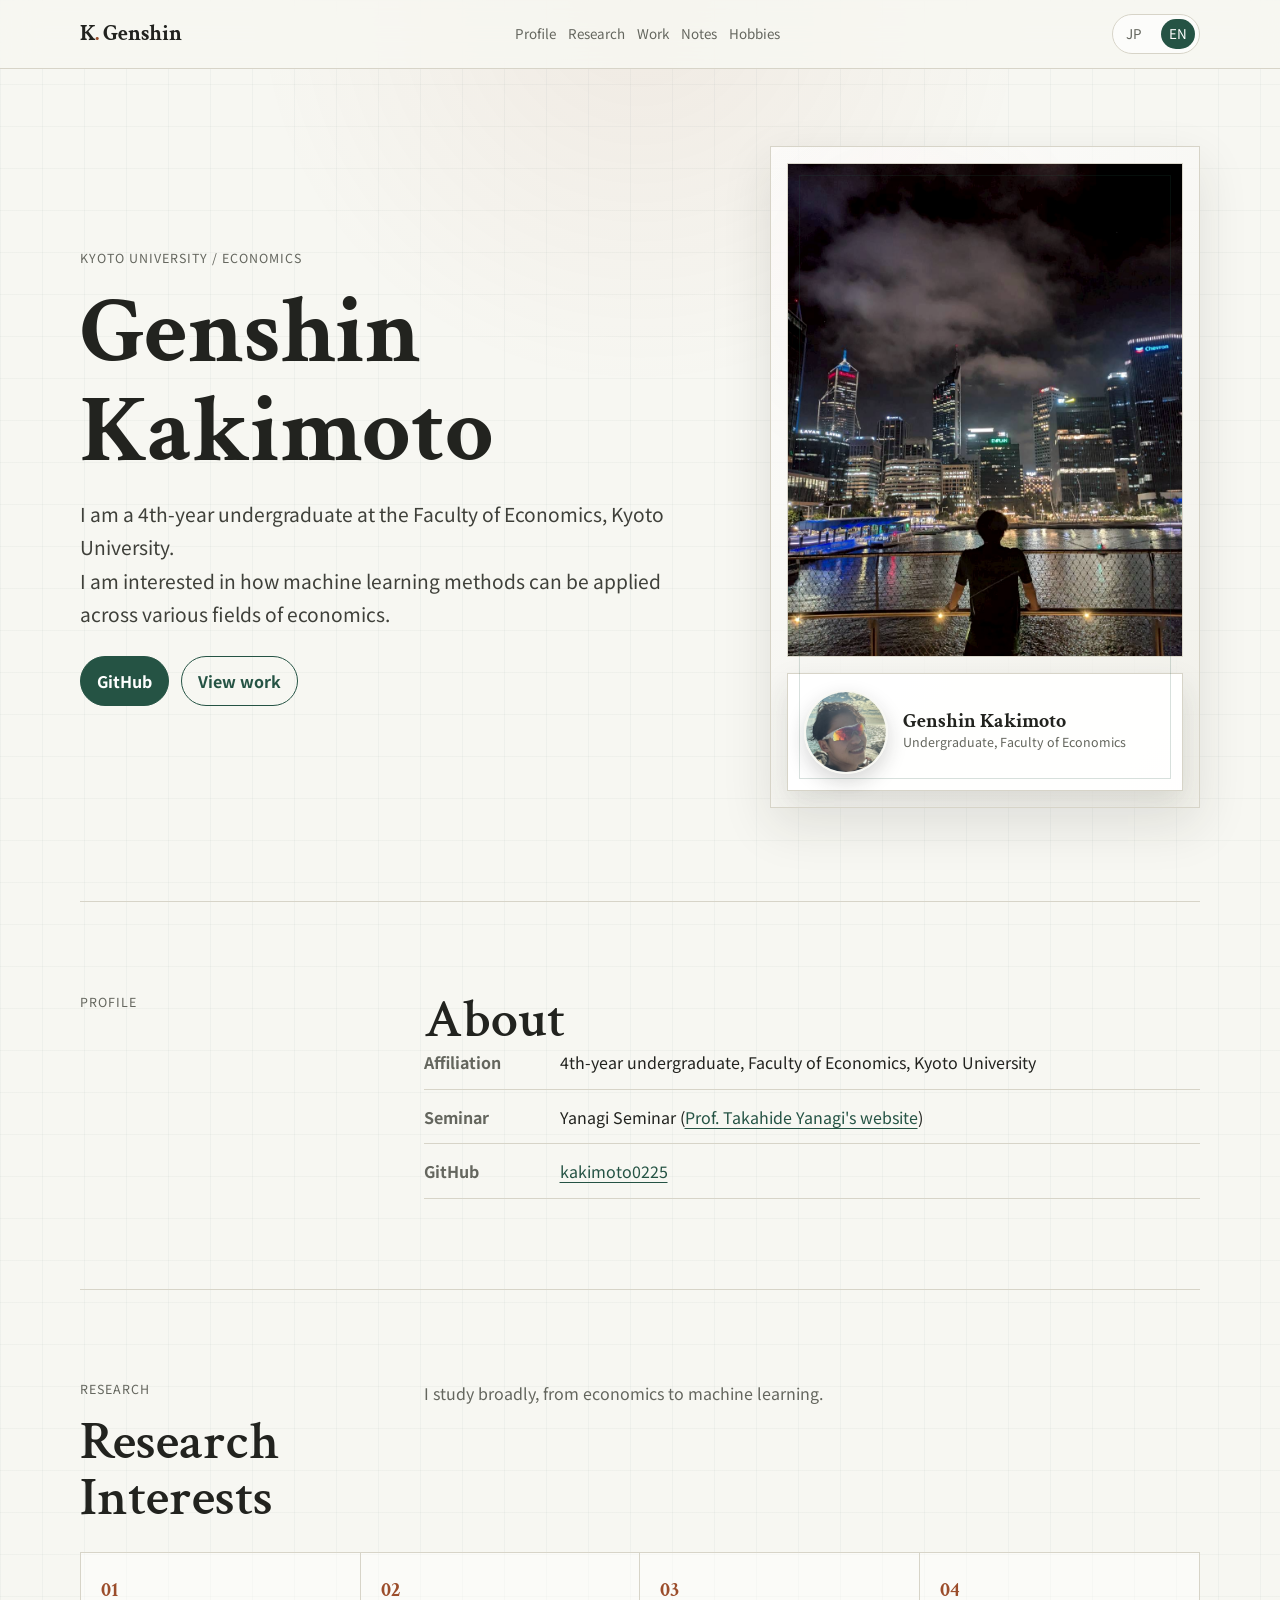
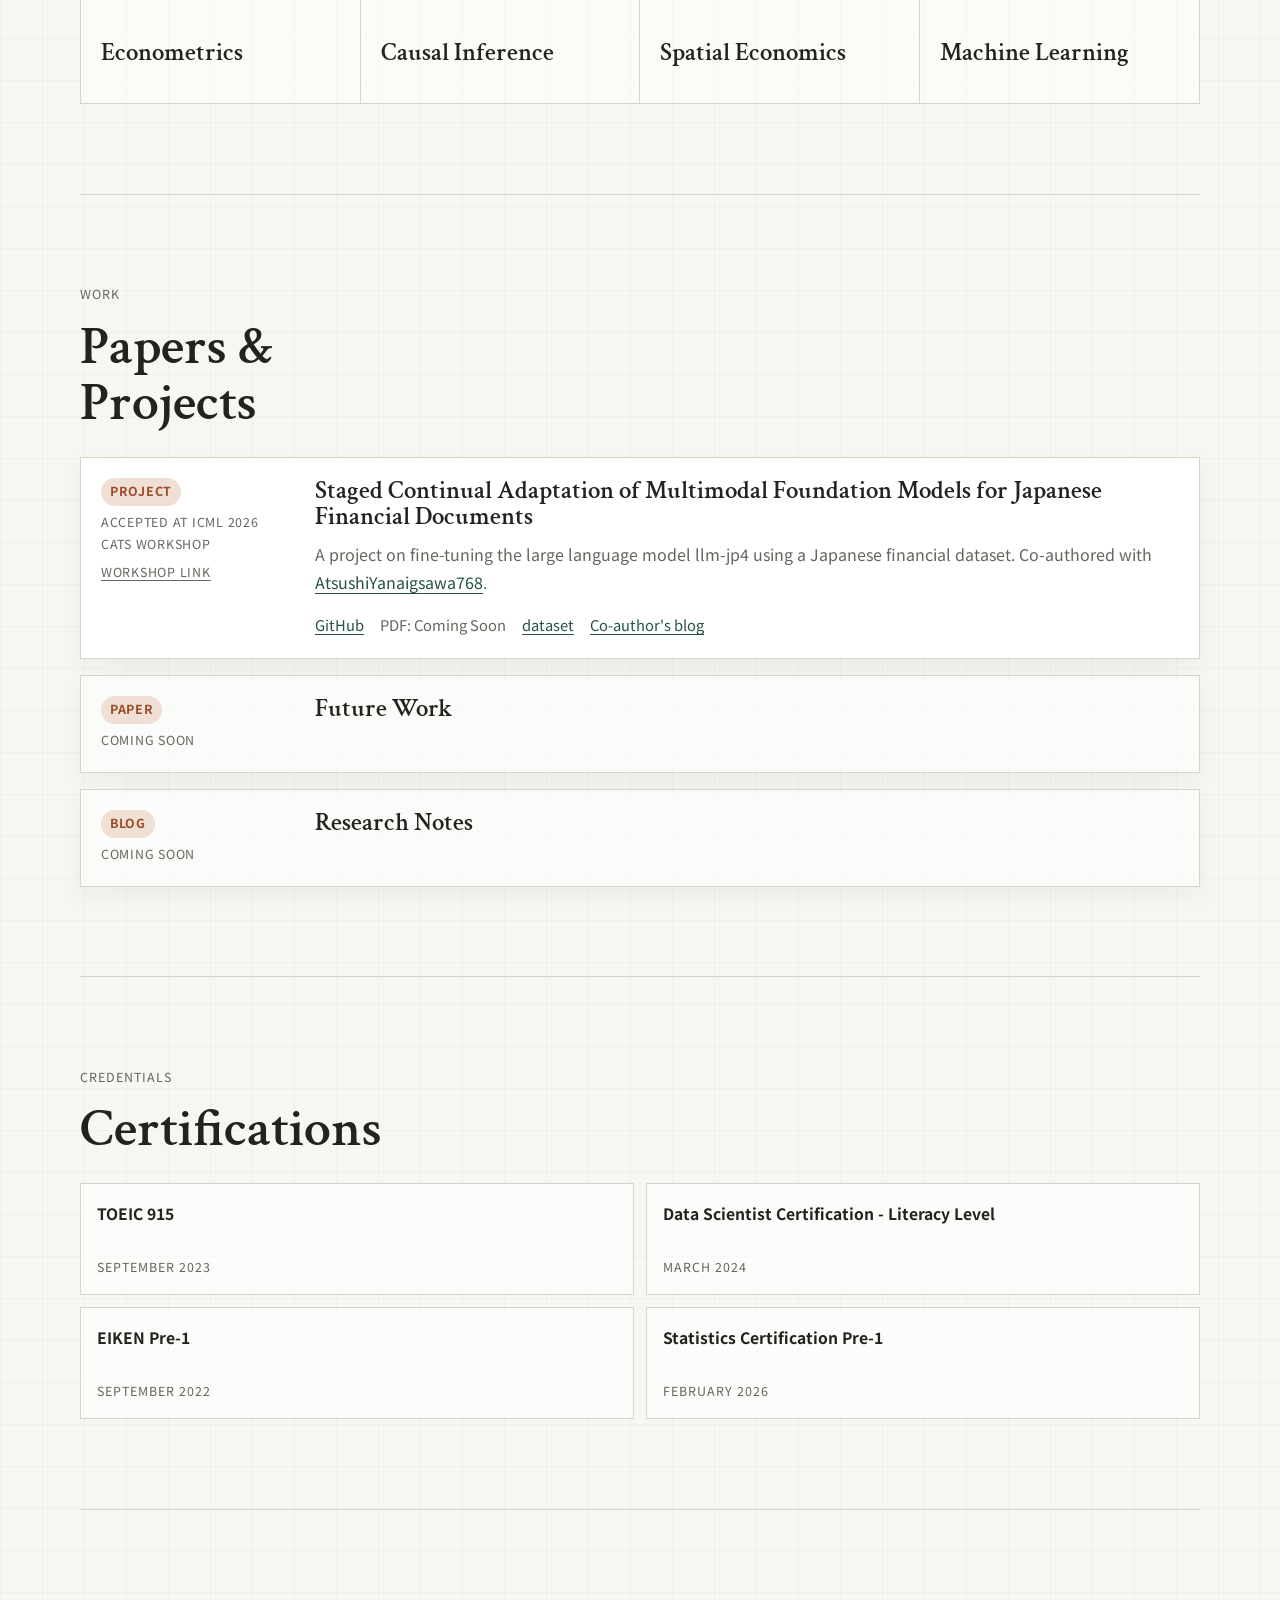
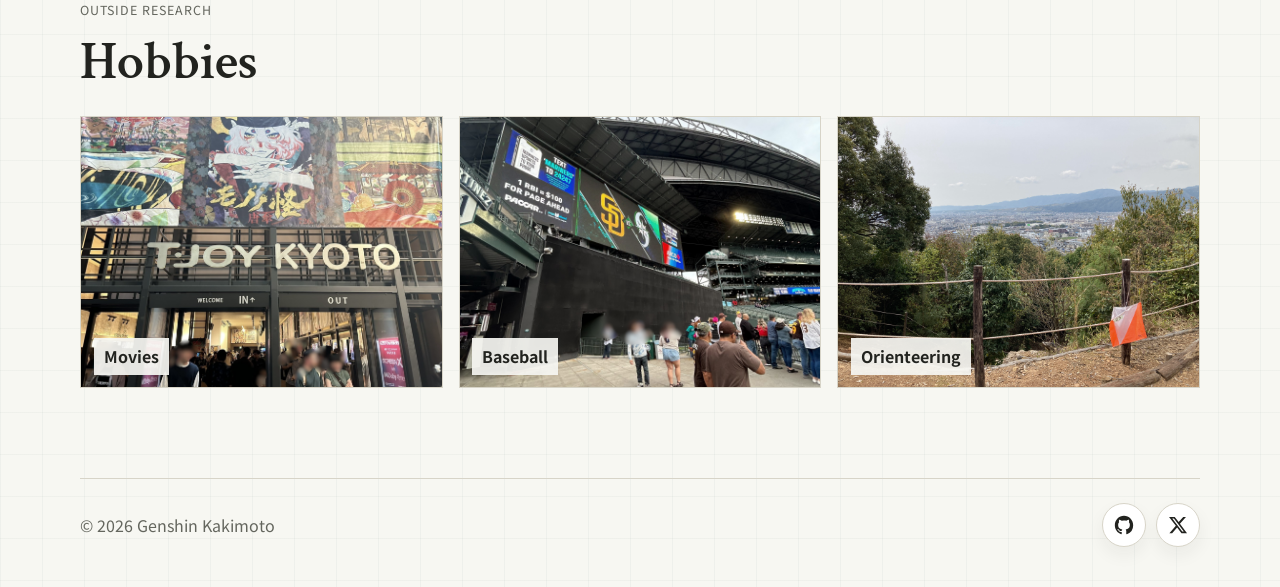
==== en/index.html @ bf911439 "Update homepage domain and social links" ====
﻿<!doctype html>
<html lang="en">

<head>
  <meta charset="UTF-8" />
  <meta name="viewport" content="width=device-width, initial-scale=1.0" />
  <title>Genshin Kakimoto | Homepage</title>
  <meta name="description" content="Personal homepage for Genshin Kakimoto, an undergraduate at Kyoto University researching econometrics, causal inference, spatial economics, and machine learning." />
  <meta property="og:title" content="Genshin Kakimoto | Homepage" />
  <meta property="og:description" content="Research interests, papers, and projects." />
  <meta property="og:image" content="https://kakimoto0225.github.io/images/profile_large.jpg" />
  <meta property="og:url" content="https://kakimoto0225.github.io/en/" />
  <link rel="canonical" href="https://kakimoto0225.github.io/en/" />
  <link rel="stylesheet" href="../style.css" />
</head>

<body>
  <header class="site-header">
    <nav class="site-nav" aria-label="Main navigation">
      <a class="brand" href="#top">K<span>.</span> Genshin</a>
      <div class="nav-links">
        <a href="#about">Profile</a>
        <a href="#research">Research</a>
        <a href="#work">Work</a>
        <a href="#notes">Notes</a>
        <a href="#hobbies">Hobbies</a>
      </div>
      <div class="language-switch" aria-label="Language switcher">
        <a href="../">JP</a>
        <a href="./" aria-current="page">EN</a>
      </div>
    </nav>
  </header>

  <main>
    <section class="hero" id="top">
      <div class="hero-copy">
        <p class="eyebrow">Kyoto University / Economics</p>
        <h1>Genshin Kakimoto</h1>
        <p class="hero-lead">
          I am a 4th-year undergraduate at the Faculty of Economics, Kyoto University.<br />
          I am interested in how machine learning methods can be applied across various fields of economics.
        </p>
        <div class="hero-actions">
          <a class="button button-primary" href="https://github.com/kakimoto0225" target="_blank" rel="noopener noreferrer">GitHub</a>
          <a class="button" href="#work">View work</a>
        </div>
      </div>

      <aside class="hero-panel" aria-label="Profile summary">
        <div class="hero-photo-grid">
          <img class="hero-photo hero-photo-night" src="../images/profile_large.jpg" alt="Night view photo" />
        </div>
        <div class="hero-card">
          <img class="face-avatar" src="../images/face.jpg" alt="Portrait of Genshin Kakimoto" />
          <div>
            <p class="card-name">Genshin Kakimoto</p>
            <p class="card-note">Undergraduate, Faculty of Economics</p>
          </div>
        </div>
      </aside>
    </section>

    <section class="section profile-layout" id="about">
      <div class="section-kicker">Profile</div>
      <div>
        <h2>About</h2>
        <div class="fact-list">
          <div class="fact-row">
            <dt>Affiliation</dt>
            <dd>4th-year undergraduate, Faculty of Economics, Kyoto University</dd>
          </div>
          <div class="fact-row">
            <dt>Seminar</dt>
            <dd>Yanagi Seminar (<a href="https://sites.google.com/view/takahide-yanagi/japanese?authuser=0" target="_blank" rel="noopener noreferrer">Prof. Takahide Yanagi's website</a>)</dd>
          </div>
          <div class="fact-row">
            <dt>GitHub</dt>
            <dd><a href="https://github.com/kakimoto0225" target="_blank" rel="noopener noreferrer">kakimoto0225</a></dd>
          </div>
        </div>
      </div>
    </section>

    <section class="section" id="research">
      <div class="section-heading">
        <div>
          <p class="section-kicker">Research</p>
          <h2>Research Interests</h2>
        </div>
        <p class="section-summary">I study broadly, from economics to machine learning.</p>
      </div>
      <div class="topic-grid">
        <article class="topic-card">
          <span class="topic-number">01</span>
          <h3>Econometrics</h3>
        </article>
        <article class="topic-card">
          <span class="topic-number">02</span>
          <h3>Causal Inference</h3>
        </article>
        <article class="topic-card">
          <span class="topic-number">03</span>
          <h3>Spatial Economics</h3>
        </article>
        <article class="topic-card">
          <span class="topic-number">04</span>
          <h3>Machine Learning</h3>
        </article>
      </div>
    </section>

    <section class="section" id="work">
      <div class="section-heading">
        <div>
          <p class="section-kicker">Work</p>
          <h2>Papers &amp; Projects</h2>
        </div>
      </div>

      <div class="work-list">
        <article class="work-item">
          <div class="work-meta">
            <span>Project</span>
            <span>Accepted at ICML 2026 CATS workshop</span>
            <a href="https://cats-icml.github.io/" target="_blank" rel="noopener noreferrer">workshop link</a>
          </div>
          <div class="work-body">
            <h3>Staged Continual Adaptation of Multimodal Foundation Models for Japanese Financial Documents</h3>
            <p>
              A project on fine-tuning the large language model llm-jp4 using a Japanese financial dataset.
              Co-authored with <a href="https://github.com/AtsushiYanaigsawa768" target="_blank" rel="noopener noreferrer">AtsushiYanaigsawa768</a>.
            </p>
            <div class="inline-links">
              <a href="https://github.com/kakimoto0225/ft-llm-2026" target="_blank" rel="noopener noreferrer">GitHub</a>
              <span>PDF: Coming Soon</span>
              <a href="https://huggingface.co/collections/Yana/compass" target="_blank" rel="noopener noreferrer">dataset</a>
              <a href="https://atsushiyanaigsawa768.github.io/mysite/en/blog/compass/" target="_blank" rel="noopener noreferrer">Co-author's blog</a>
            </div>
          </div>
        </article>

        <article class="work-item work-item-empty">
          <div class="work-meta">
            <span>Paper</span>
            <span>Coming Soon</span>
          </div>
          <div class="work-body">
            <h3>Future Work</h3>
          </div>
        </article>

        <article class="work-item work-item-empty">
          <div class="work-meta">
            <span>Blog</span>
            <span>Coming Soon</span>
          </div>
          <div class="work-body">
            <h3>Research Notes</h3>
          </div>
        </article>
      </div>
    </section>

    <section class="section split-section" id="notes">
      <div>
        <p class="section-kicker">Credentials</p>
        <h2>Certifications</h2>
      </div>
      <div class="credential-grid">
        <div class="credential"><strong>TOEIC 915</strong><span>September 2023</span></div>
        <div class="credential"><strong>Data Scientist Certification - Literacy Level</strong><span>March 2024</span></div>
        <div class="credential"><strong>EIKEN Pre-1</strong><span>September 2022</span></div>
        <div class="credential"><strong>Statistics Certification Pre-1</strong><span>February 2026</span></div>
      </div>
    </section>

    <section class="section" id="hobbies">
      <div class="section-heading">
        <div>
          <p class="section-kicker">Outside Research</p>
          <h2>Hobbies</h2>
        </div>
      </div>
      <div class="image-grid">
        <figure>
          <img src="../images/hobby_movie.jpg" alt="Movie-related photo" />
          <figcaption>Movies</figcaption>
        </figure>
        <figure>
          <img src="../images/hobby_baseball.jpg" alt="Baseball-related photo" />
          <figcaption>Baseball</figcaption>
        </figure>
        <figure>
          <img src="../images/hobby_orienteering.jpeg" alt="Orienteering-related photo" />
          <figcaption>Orienteering</figcaption>
        </figure>
      </div>
    </section>
  </main>

  <footer class="site-footer">
    <p>&copy; 2026 Genshin Kakimoto</p>
    <div class="footer-social-links" aria-label="Social links">
      <a class="footer-social-link" href="https://github.com/kakimoto0225/kakimoto0225.github.io" target="_blank" rel="noopener noreferrer" aria-label="GitHub repository">
        <svg aria-hidden="true" viewBox="0 0 24 24" width="22" height="22">
          <path d="M12 2C6.48 2 2 6.58 2 12.26c0 4.53 2.87 8.37 6.84 9.73.5.1.68-.22.68-.49 0-.24-.01-1.04-.01-1.89-2.78.62-3.37-1.22-3.37-1.22-.45-1.19-1.11-1.5-1.11-1.5-.91-.64.07-.63.07-.63 1 .07 1.53 1.06 1.53 1.06.89 1.56 2.34 1.11 2.91.85.09-.66.35-1.11.63-1.37-2.22-.26-4.56-1.14-4.56-5.06 0-1.12.39-2.03 1.03-2.75-.1-.26-.45-1.3.1-2.71 0 0 .84-.28 2.75 1.05A9.3 9.3 0 0 1 12 7c.85 0 1.71.12 2.51.34 1.91-1.33 2.75-1.05 2.75-1.05.55 1.41.2 2.45.1 2.71.64.72 1.03 1.63 1.03 2.75 0 3.93-2.34 4.79-4.57 5.05.36.32.68.94.68 1.9 0 1.37-.01 2.47-.01 2.8 0 .27.18.59.69.49A10.2 10.2 0 0 0 22 12.26C22 6.58 17.52 2 12 2Z" />
        </svg>
      </a>
      <a class="footer-social-link" href="https://x.com/KG_economics" target="_blank" rel="noopener noreferrer" aria-label="X account">
        <svg aria-hidden="true" viewBox="0 0 24 24" width="20" height="20">
          <path d="M18.244 2.25h3.308l-7.227 8.26 8.502 11.24H16.17l-5.214-6.817L4.99 21.75H1.68l7.73-8.835L1.254 2.25H8.08l4.713 6.231Zm-1.161 17.52h1.833L7.084 4.126H5.117Z" />
        </svg>
      </a>
    </div>
  </footer>

</body>

</html>
---- style.css ----
@import url("https://fonts.googleapis.com/css2?family=Crimson+Text:wght@400;600;700&family=Noto+Sans+JP:wght@400;500;700&display=swap");

:root {
  --paper: #f7f7f2;
  --paper-deep: #efeee6;
  --ink: #22231f;
  --muted: #64665e;
  --line: #d7d4c8;
  --green: #255344;
  --green-soft: #dfe8df;
  --rust: #9b4d2b;
  --rust-soft: #f0dfd5;
  --white: #ffffff;
  --shadow: 0 18px 48px rgba(34, 35, 31, 0.11);
  --max: 1120px;
}

* {
  box-sizing: border-box;
}

html {
  scroll-behavior: smooth;
}

body {
  margin: 0;
  font-family: "Noto Sans JP", sans-serif;
  color: var(--ink);
  background:
    linear-gradient(90deg, rgba(37, 83, 68, 0.04) 1px, transparent 1px),
    linear-gradient(180deg, rgba(37, 83, 68, 0.035) 1px, transparent 1px),
    var(--paper);
  background-size: 42px 42px;
  line-height: 1.75;
  overflow-x: hidden;
}

body::before {
  content: "";
  position: fixed;
  inset: 0;
  pointer-events: none;
  background: radial-gradient(circle at 50% 0%, rgba(155, 77, 43, 0.08), transparent 35%);
  z-index: -1;
}

a {
  color: var(--green);
  text-decoration-thickness: 1px;
  text-underline-offset: 0.22em;
}

a:hover {
  color: var(--rust);
}

button {
  font: inherit;
}

img {
  display: block;
  max-width: 100%;
}

.site-header {
  position: sticky;
  top: 0;
  z-index: 5;
  background: rgba(247, 247, 242, 0.86);
  backdrop-filter: blur(18px);
  border-bottom: 1px solid var(--line);
}

.site-nav,
.hero,
.section,
.site-footer {
  width: min(var(--max), calc(100% - 40px));
  margin-inline: auto;
}

.site-nav {
  min-height: 68px;
  display: flex;
  align-items: center;
  justify-content: space-between;
  gap: 1rem;
}

.brand {
  font-family: "Crimson Text", serif;
  font-size: 1.35rem;
  font-weight: 700;
  color: var(--ink);
  text-decoration: none;
  white-space: nowrap;
}

.brand span {
  color: var(--rust);
}

.nav-links,
.language-switch,
.hero-actions,
.inline-links {
  display: flex;
  align-items: center;
  gap: 0.75rem;
  flex-wrap: wrap;
}

.nav-links a,
.language-switch a {
  font-size: 0.84rem;
  color: var(--muted);
  text-decoration: none;
}

.nav-links a:hover,
.language-switch a:hover,
.language-switch a[aria-current="page"] {
  color: var(--green);
}

.language-switch {
  padding: 0.28rem;
  border: 1px solid var(--line);
  border-radius: 999px;
  background: rgba(255, 255, 255, 0.55);
}

.language-switch a {
  padding: 0.18rem 0.48rem;
  border-radius: 999px;
}

.language-switch a[aria-current="page"] {
  background: var(--green);
  color: var(--white);
}

.hero {
  min-height: calc(100vh - 68px);
  display: grid;
  grid-template-columns: minmax(0, 1.05fr) minmax(300px, 0.72fr);
  gap: clamp(2rem, 5vw, 4.5rem);
  align-items: center;
  padding: 4rem 0 5rem;
}

.hero-copy {
  min-width: 0;
}

.eyebrow,
.section-kicker,
.work-meta,
.card-note,
.credential span {
  color: var(--muted);
  font-size: 0.78rem;
  letter-spacing: 0.08em;
  text-transform: uppercase;
}

h1,
h2,
h3,
p {
  margin-top: 0;
}

h1,
h2,
h3,
.card-name {
  font-family: "Crimson Text", serif;
  line-height: 1.05;
}

h1 {
  max-width: 7.6ch;
  margin-bottom: 1rem;
  font-size: clamp(4.2rem, 9vw, 7.4rem);
  font-weight: 700;
  overflow-wrap: normal;
}

html[lang="en"] h1 {
  max-width: 8.4ch;
  font-size: clamp(3.8rem, 7.4vw, 6.4rem);
}

h2 {
  margin-bottom: 0;
  font-size: clamp(2rem, 4.2vw, 4rem);
  font-weight: 600;
  overflow-wrap: anywhere;
}

h3 {
  margin-bottom: 0.65rem;
  font-size: 1.55rem;
  font-weight: 600;
}

.hero-lead {
  max-width: min(690px, calc(100vw - 84px));
  margin-bottom: 1.5rem;
  color: #3f403a;
  font-size: clamp(1rem, 1.8vw, 1.2rem);
  overflow-wrap: anywhere;
}

.button {
  display: inline-flex;
  min-height: 42px;
  align-items: center;
  justify-content: center;
  padding: 0.62rem 1rem;
  border: 1px solid var(--green);
  border-radius: 999px;
  background: transparent;
  color: var(--green);
  text-decoration: none;
  font-weight: 700;
  cursor: pointer;
  transition: transform 160ms ease, background 160ms ease, color 160ms ease;
}

.button:hover {
  transform: translateY(-1px);
  background: var(--green-soft);
}

.button-primary {
  background: var(--green);
  color: var(--white);
}

.button-primary:hover {
  background: var(--rust);
  color: var(--white);
  border-color: var(--rust);
}

.hero-panel {
  min-height: 420px;
  display: flex;
  flex-direction: column;
  gap: 1rem;
  position: relative;
  border: 1px solid var(--line);
  background:
    linear-gradient(135deg, rgba(255, 255, 255, 0.72), rgba(239, 238, 230, 0.72)),
    radial-gradient(circle at 30% 20%, rgba(155, 77, 43, 0.15), transparent 34%);
  box-shadow: var(--shadow);
  overflow: hidden;
  padding: 1rem;
}

.hero-panel::after {
  content: "";
  position: absolute;
  inset: 28px;
  border: 1px solid rgba(37, 83, 68, 0.18);
  pointer-events: none;
}

.hero-photo-grid {
  width: 100%;
  display: grid;
  grid-template-columns: 1fr;
  gap: 1rem;
}

.hero-photo {
  width: 100%;
  object-fit: cover;
  border: 1px solid var(--line);
  background: var(--paper-deep);
}

.hero-photo-night {
  aspect-ratio: 4 / 5;
  filter: saturate(0.9) contrast(1.04);
}

.hero-card {
  position: relative;
  width: 100%;
  display: grid;
  grid-template-columns: auto minmax(0, 1fr);
  align-items: center;
  gap: 0.9rem;
  padding: 1rem;
  background: rgba(255, 255, 255, 0.92);
  border: 1px solid var(--line);
  box-shadow: 0 14px 30px rgba(34, 35, 31, 0.13);
}

.face-avatar {
  width: 84px;
  aspect-ratio: 1;
  object-fit: cover;
  object-position: 52% 36%;
  border-radius: 50%;
  border: 2px solid var(--paper);
  box-shadow: 0 8px 20px rgba(34, 35, 31, 0.18);
}

.card-name {
  margin: 0;
  font-size: 1.25rem;
  font-weight: 700;
  overflow-wrap: anywhere;
}

.card-note {
  margin: 0;
  letter-spacing: 0;
  text-transform: none;
}

.section {
  padding: clamp(3rem, 7vw, 6.5rem) 0;
  border-top: 1px solid var(--line);
}

.profile-layout,
.section-heading,
.split-section {
  display: grid;
  grid-template-columns: minmax(220px, 0.36fr) minmax(0, 1fr);
  gap: clamp(1.5rem, 5vw, 4rem);
  align-items: start;
}

.split-section {
  grid-template-columns: 1fr;
  gap: 1.6rem;
}

.section-heading {
  margin-bottom: 1.6rem;
}

.section-summary {
  max-width: 560px;
  color: var(--muted);
}

.fact-list {
  display: grid;
  gap: 0.8rem;
}

.fact-row {
  display: grid;
  grid-template-columns: 120px minmax(0, 1fr);
  gap: 1rem;
  padding-bottom: 0.8rem;
  border-bottom: 1px solid var(--line);
}

dt {
  color: var(--muted);
  font-weight: 700;
}

dd {
  margin: 0;
}

.topic-grid {
  display: grid;
  grid-template-columns: repeat(4, minmax(0, 1fr));
  border: 1px solid var(--line);
  background: rgba(255, 255, 255, 0.45);
}

.topic-card {
  min-height: 150px;
  padding: 1.25rem;
  border-right: 1px solid var(--line);
}

.topic-card:last-child {
  border-right: 0;
}

.topic-number {
  display: block;
  margin-bottom: 2rem;
  color: var(--rust);
  font-family: "Crimson Text", serif;
  font-size: 1.25rem;
  font-weight: 700;
}

.topic-card p,
.work-body p {
  color: var(--muted);
}

.work-list {
  display: grid;
  gap: 1rem;
}

.work-item {
  display: grid;
  grid-template-columns: 190px minmax(0, 1fr);
  gap: 1.5rem;
  padding: 1.25rem;
  background: var(--white);
  border: 1px solid var(--line);
  box-shadow: 0 8px 22px rgba(34, 35, 31, 0.05);
}

.work-item-empty {
  background: rgba(255, 255, 255, 0.5);
}

.work-meta {
  align-content: start;
  display: grid;
  gap: 0.4rem;
  letter-spacing: 0.06em;
}

.work-meta span:first-child {
  width: max-content;
  padding: 0.18rem 0.55rem;
  background: var(--rust-soft);
  color: var(--rust);
  border-radius: 999px;
  font-weight: 700;
}

.work-meta a {
  color: var(--muted);
  text-decoration-thickness: 1px;
  text-underline-offset: 0.22em;
}

.inline-links {
  gap: 1rem;
  color: var(--muted);
  font-size: 0.92rem;
}

.credential-grid {
  display: grid;
  grid-template-columns: repeat(2, minmax(0, 1fr));
  gap: 0.75rem;
}

.credential {
  min-width: 0;
  min-height: 112px;
  display: flex;
  flex-direction: column;
  justify-content: space-between;
  padding: 1rem;
  background: rgba(255, 255, 255, 0.58);
  border: 1px solid var(--line);
}

.credential strong {
  font-size: 0.98rem;
  overflow-wrap: anywhere;
}

.image-grid {
  display: grid;
  grid-template-columns: repeat(3, minmax(0, 1fr));
  gap: 1rem;
}

.image-grid figure {
  margin: 0;
  position: relative;
  overflow: hidden;
  background: var(--white);
  border: 1px solid var(--line);
}

.image-grid img {
  width: 100%;
  aspect-ratio: 4 / 3;
  object-fit: cover;
  filter: saturate(0.86);
  transition: transform 220ms ease, filter 220ms ease;
}

.image-grid figure:hover img {
  transform: scale(1.035);
  filter: saturate(1);
}

.image-grid figcaption {
  position: absolute;
  left: 0.8rem;
  bottom: 0.8rem;
  padding: 0.28rem 0.62rem;
  background: rgba(247, 247, 242, 0.92);
  color: var(--ink);
  font-weight: 700;
}

.site-footer {
  display: flex;
  align-items: center;
  justify-content: space-between;
  padding: 1.5rem 0 2.5rem;
  border-top: 1px solid var(--line);
  color: var(--muted);
}

.site-footer p {
  margin: 0;
}

.footer-social-links {
  display: flex;
  align-items: center;
  gap: 0.65rem;
}

.footer-social-link {
  width: 44px;
  height: 44px;
  display: inline-flex;
  align-items: center;
  justify-content: center;
  border: 1px solid var(--line);
  border-radius: 50%;
  background: var(--white);
  color: var(--ink);
  box-shadow: 0 8px 18px rgba(34, 35, 31, 0.06);
  transition: transform 160ms ease, border-color 160ms ease, color 160ms ease;
}

.footer-social-link:hover {
  transform: translateY(-1px);
  border-color: var(--green);
  color: var(--green);
}

.footer-social-link svg {
  fill: currentColor;
}

@media (max-width: 900px) {
  .site-nav {
    min-height: auto;
    padding: 0.85rem 0;
    align-items: flex-start;
    flex-wrap: wrap;
  }

  .nav-links {
    order: 3;
    width: 100%;
  }

  .hero,
  .profile-layout,
  .section-heading,
  .split-section {
    grid-template-columns: 1fr;
  }

  .hero {
    min-height: auto;
    padding-top: 3rem;
  }

  .hero-copy,
  .hero-panel {
    max-width: calc(100vw - 28px);
  }

  h1 {
    max-width: none;
    font-size: clamp(3.4rem, 17vw, 7rem);
  }

  html[lang="en"] h1 {
    max-width: 10ch;
    font-size: clamp(3.2rem, 13vw, 5.4rem);
  }

  .hero-panel {
    min-height: auto;
    max-width: 520px;
  }

  .topic-grid {
    grid-template-columns: repeat(2, minmax(0, 1fr));
  }

  .topic-card:nth-child(2) {
    border-right: 0;
  }

  .topic-card:nth-child(1),
  .topic-card:nth-child(2) {
    border-bottom: 1px solid var(--line);
  }
}

@media (max-width: 640px) {
  .site-nav {
    justify-content: flex-start;
  }

  .language-switch {
    margin-left: 0;
  }

  .site-nav,
  .hero,
  .section,
  .site-footer {
    width: min(var(--max), calc(100% - 28px));
  }

  h1 {
    font-size: clamp(3rem, 15vw, 4.15rem);
    line-height: 1.08;
    overflow-wrap: normal;
  }

  html[lang="en"] h1 {
    font-size: clamp(2.8rem, 13vw, 3.75rem);
    line-height: 1.04;
  }

  .face-avatar {
    width: 72px;
  }

  .hero-lead {
    width: calc(100vw - 84px);
    max-width: calc(100vw - 84px);
  }

  .hero-photo-grid {
    grid-template-columns: 1fr;
  }

  .fact-row,
  .work-item,
  .credential-grid,
  .image-grid,
  .topic-grid {
    grid-template-columns: 1fr;
  }

  .topic-card,
  .topic-card:nth-child(2) {
    min-height: auto;
    border-right: 0;
    border-bottom: 1px solid var(--line);
  }

  .topic-card:last-child {
    border-bottom: 0;
  }

  .topic-number {
    margin-bottom: 1.5rem;
  }

  .site-footer {
    align-items: flex-start;
    flex-direction: column;
    gap: 0.4rem;
  }
}
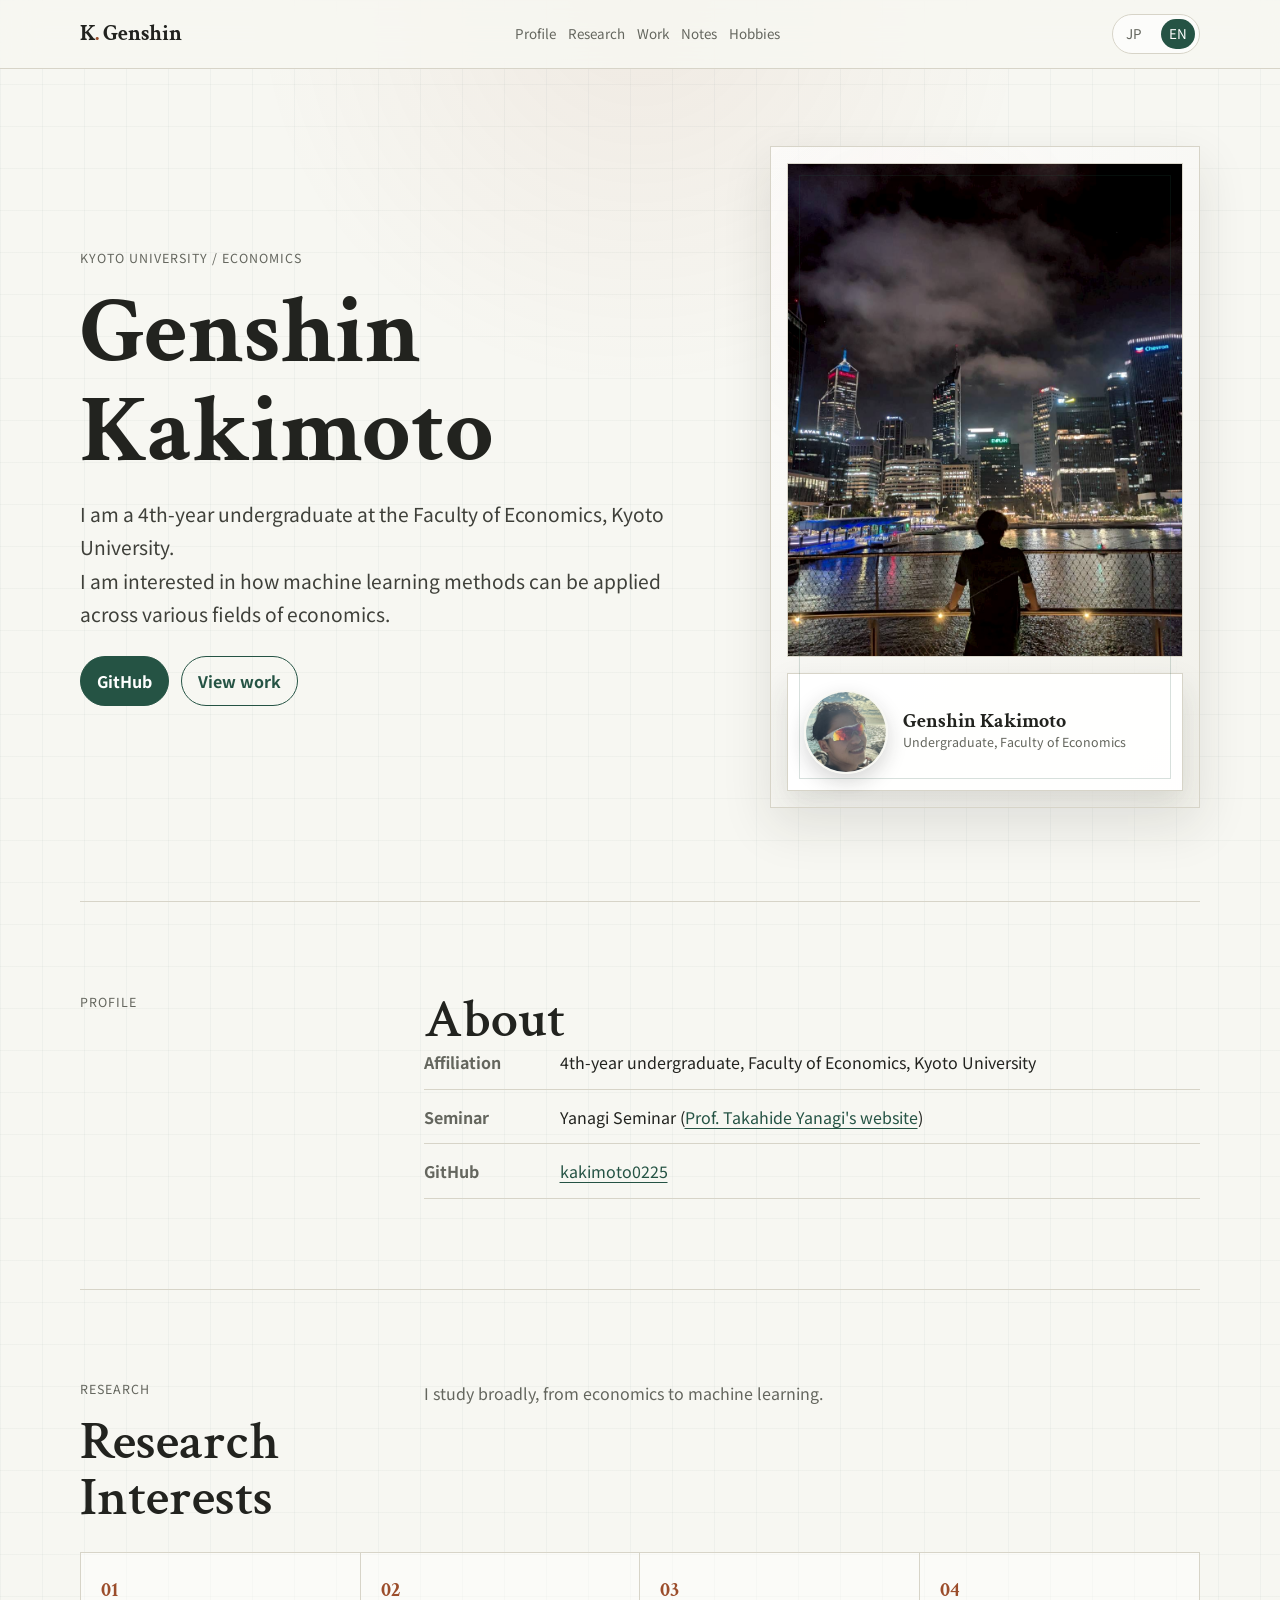
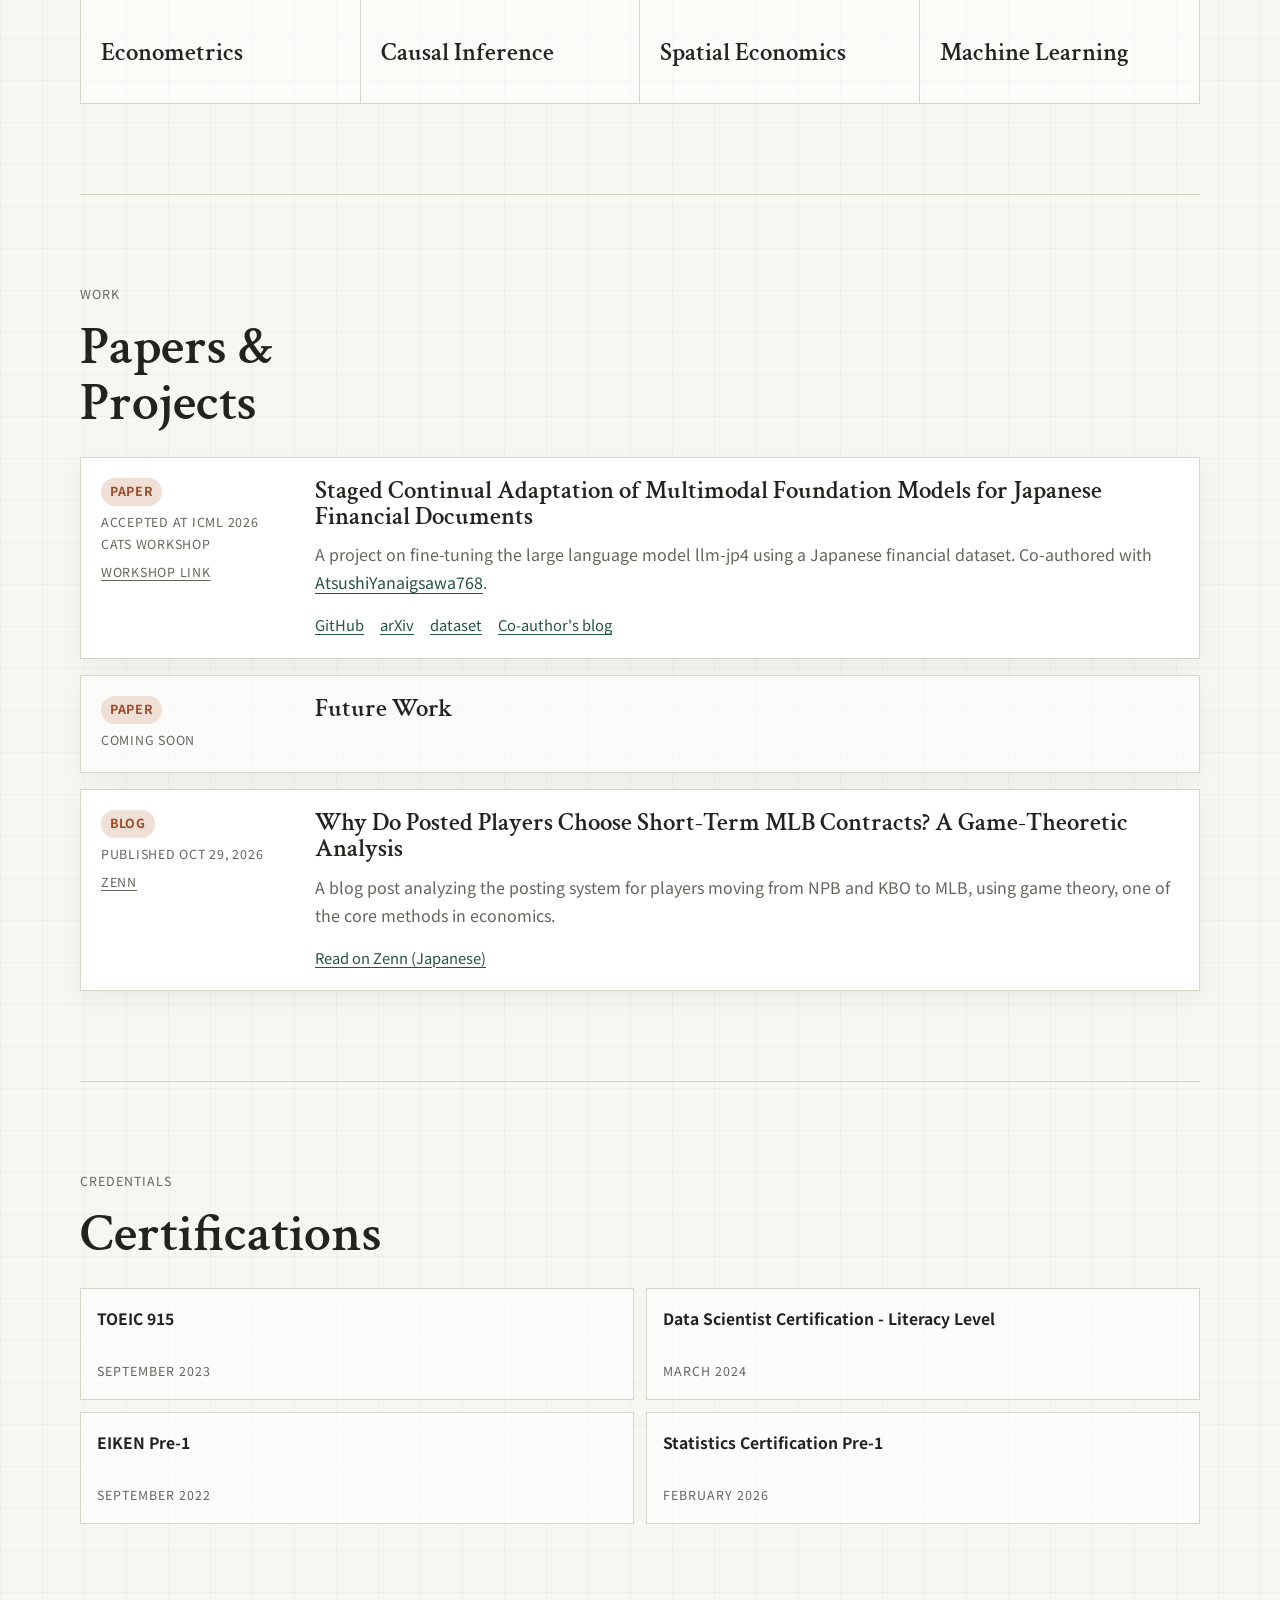
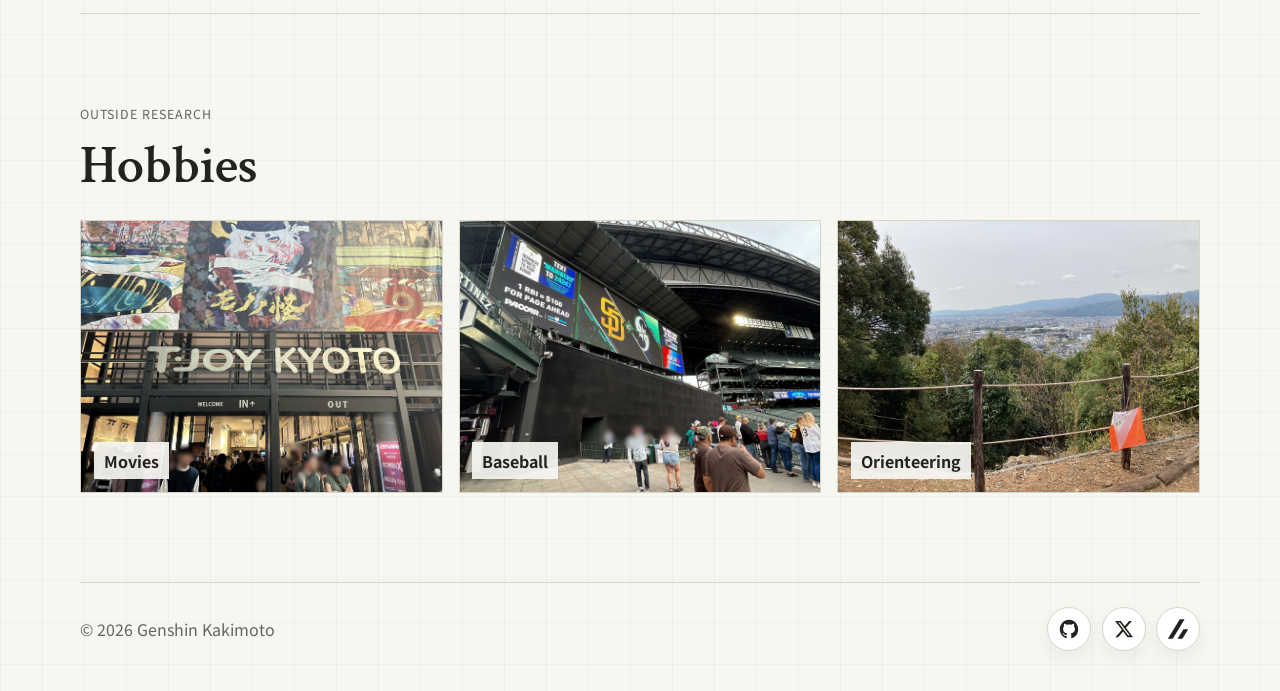
==== commit bac6275f: "Add arXiv link, Zenn blog post, and Zenn social icon" ====
--- a/en/index.html
+++ b/en/index.html
@@ -121,7 +121,7 @@
       <div class="work-list">
         <article class="work-item">
           <div class="work-meta">
-            <span>Project</span>
+            <span>Paper</span>
             <span>Accepted at ICML 2026 CATS workshop</span>
             <a href="https://cats-icml.github.io/" target="_blank" rel="noopener noreferrer">workshop link</a>
           </div>
@@ -133,7 +133,7 @@
             </p>
             <div class="inline-links">
               <a href="https://github.com/kakimoto0225/ft-llm-2026" target="_blank" rel="noopener noreferrer">GitHub</a>
-              <span>PDF: Coming Soon</span>
+              <a href="https://arxiv.org/abs/2610.27904" target="_blank" rel="noopener noreferrer">arXiv</a>
               <a href="https://huggingface.co/collections/Yana/compass" target="_blank" rel="noopener noreferrer">dataset</a>
               <a href="https://atsushiyanaigsawa768.github.io/mysite/en/blog/compass/" target="_blank" rel="noopener noreferrer">Co-author's blog</a>
             </div>
@@ -150,13 +150,20 @@
           </div>
         </article>
 
-        <article class="work-item work-item-empty">
+        <article class="work-item">
           <div class="work-meta">
             <span>Blog</span>
-            <span>Coming Soon</span>
+            <span>Published Oct 29, 2026</span>
+            <a href="https://zenn.dev/kakimoto0225/articles/zenn_posting_mlb" target="_blank" rel="noopener noreferrer">Zenn</a>
           </div>
           <div class="work-body">
-            <h3>Research Notes</h3>
+            <h3>Why Do Posted Players Choose Short-Term MLB Contracts? A Game-Theoretic Analysis</h3>
+            <p>
+              A blog post analyzing the posting system for players moving from NPB and KBO to MLB, using game theory, one of the core methods in economics.
+            </p>
+            <div class="inline-links">
+              <a href="https://zenn.dev/kakimoto0225/articles/zenn_posting_mlb" target="_blank" rel="noopener noreferrer">Read on Zenn (Japanese)</a>
+            </div>
           </div>
         </article>
       </div>
@@ -212,6 +219,11 @@
           <path d="M18.244 2.25h3.308l-7.227 8.26 8.502 11.24H16.17l-5.214-6.817L4.99 21.75H1.68l7.73-8.835L1.254 2.25H8.08l4.713 6.231Zm-1.161 17.52h1.833L7.084 4.126H5.117Z" />
         </svg>
       </a>
+      <a class="footer-social-link" href="https://zenn.dev/kakimoto0225" target="_blank" rel="noopener noreferrer" aria-label="Zenn">
+        <svg aria-hidden="true" viewBox="0 0 24 24" width="20" height="20">
+          <path d="M.264 23.771h4.984c.264 0 .498-.147.645-.352L19.614.874c.176-.293-.029-.645-.381-.645h-4.72a.627.627 0 0 0-.557.323L.03 23.361c-.088.176.029.41.234.41ZM17.445 23.419l6.479-10.408c.205-.323-.029-.733-.41-.733h-4.691c-.176 0-.352.088-.44.235l-6.655 10.643c-.176.264.029.616.352.616h4.779a.654.654 0 0 0 .586-.353Z" />
+        </svg>
+      </a>
     </div>
   </footer>
 
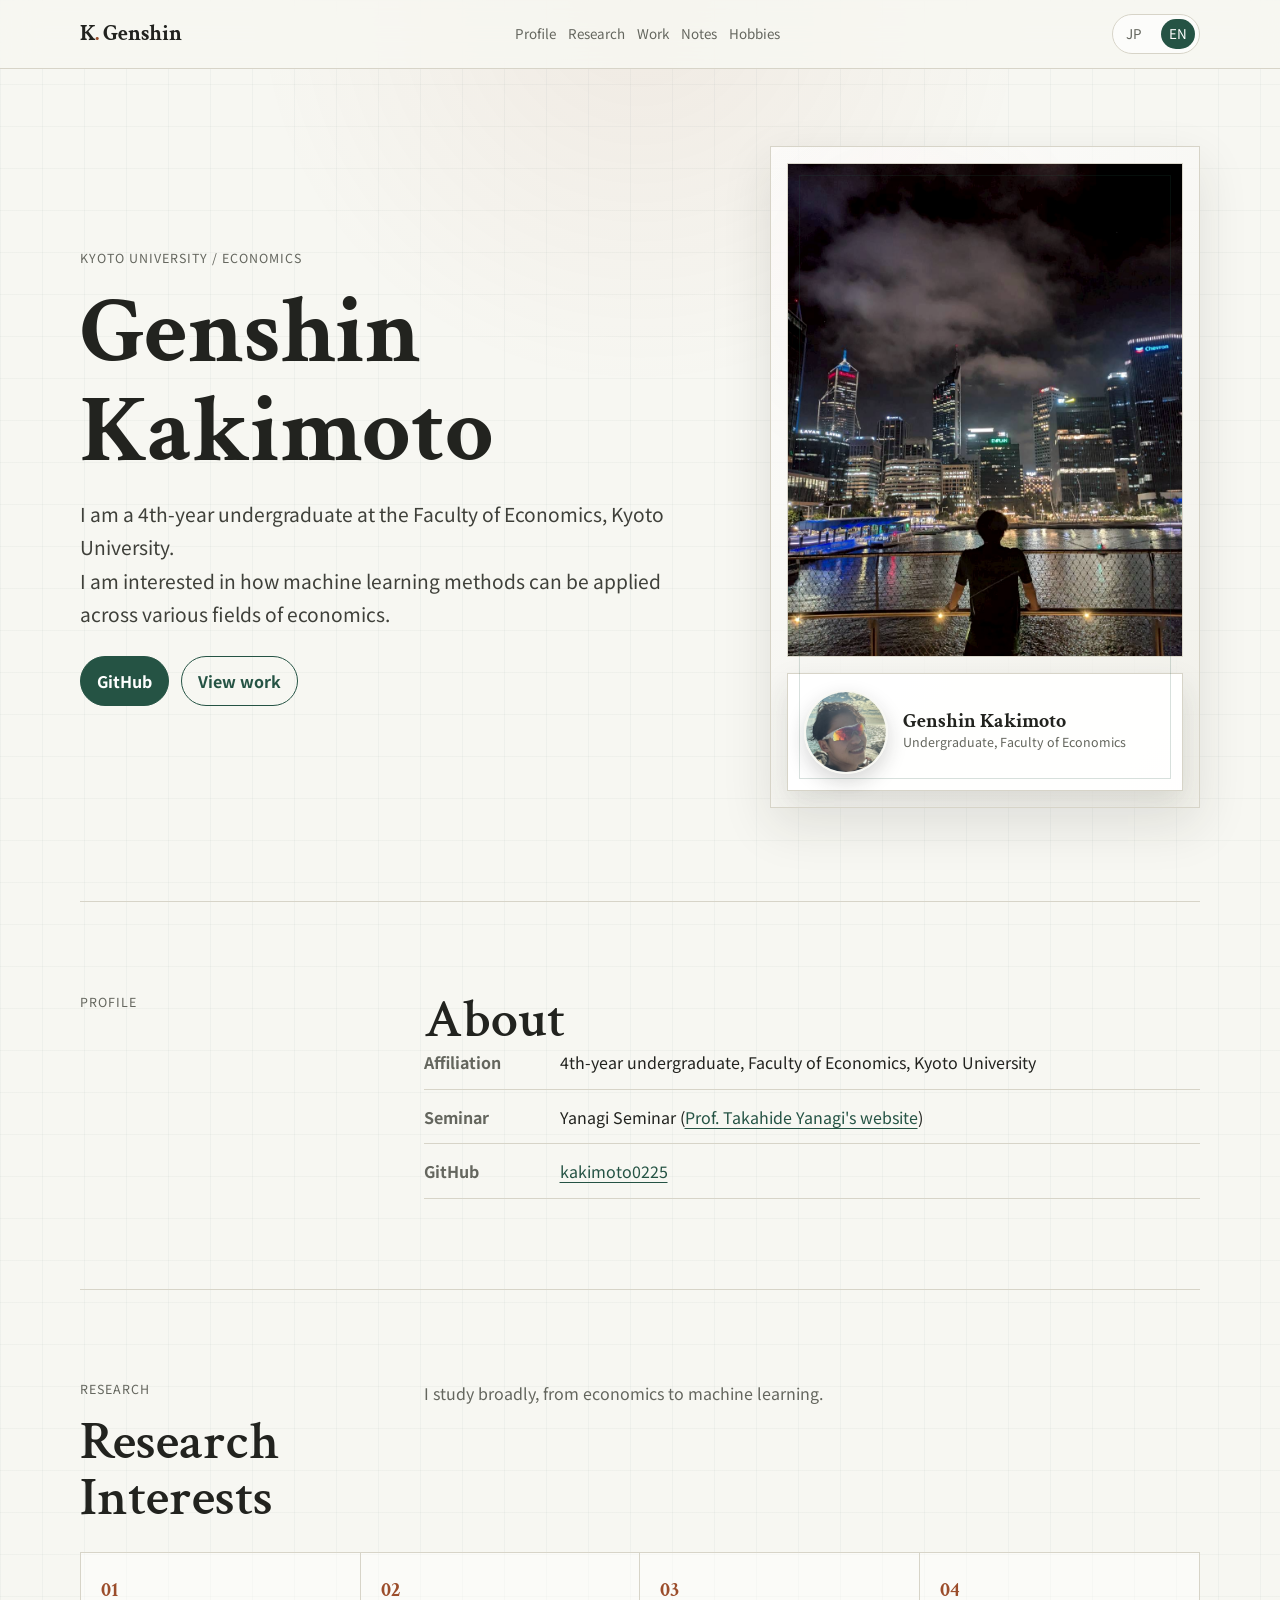
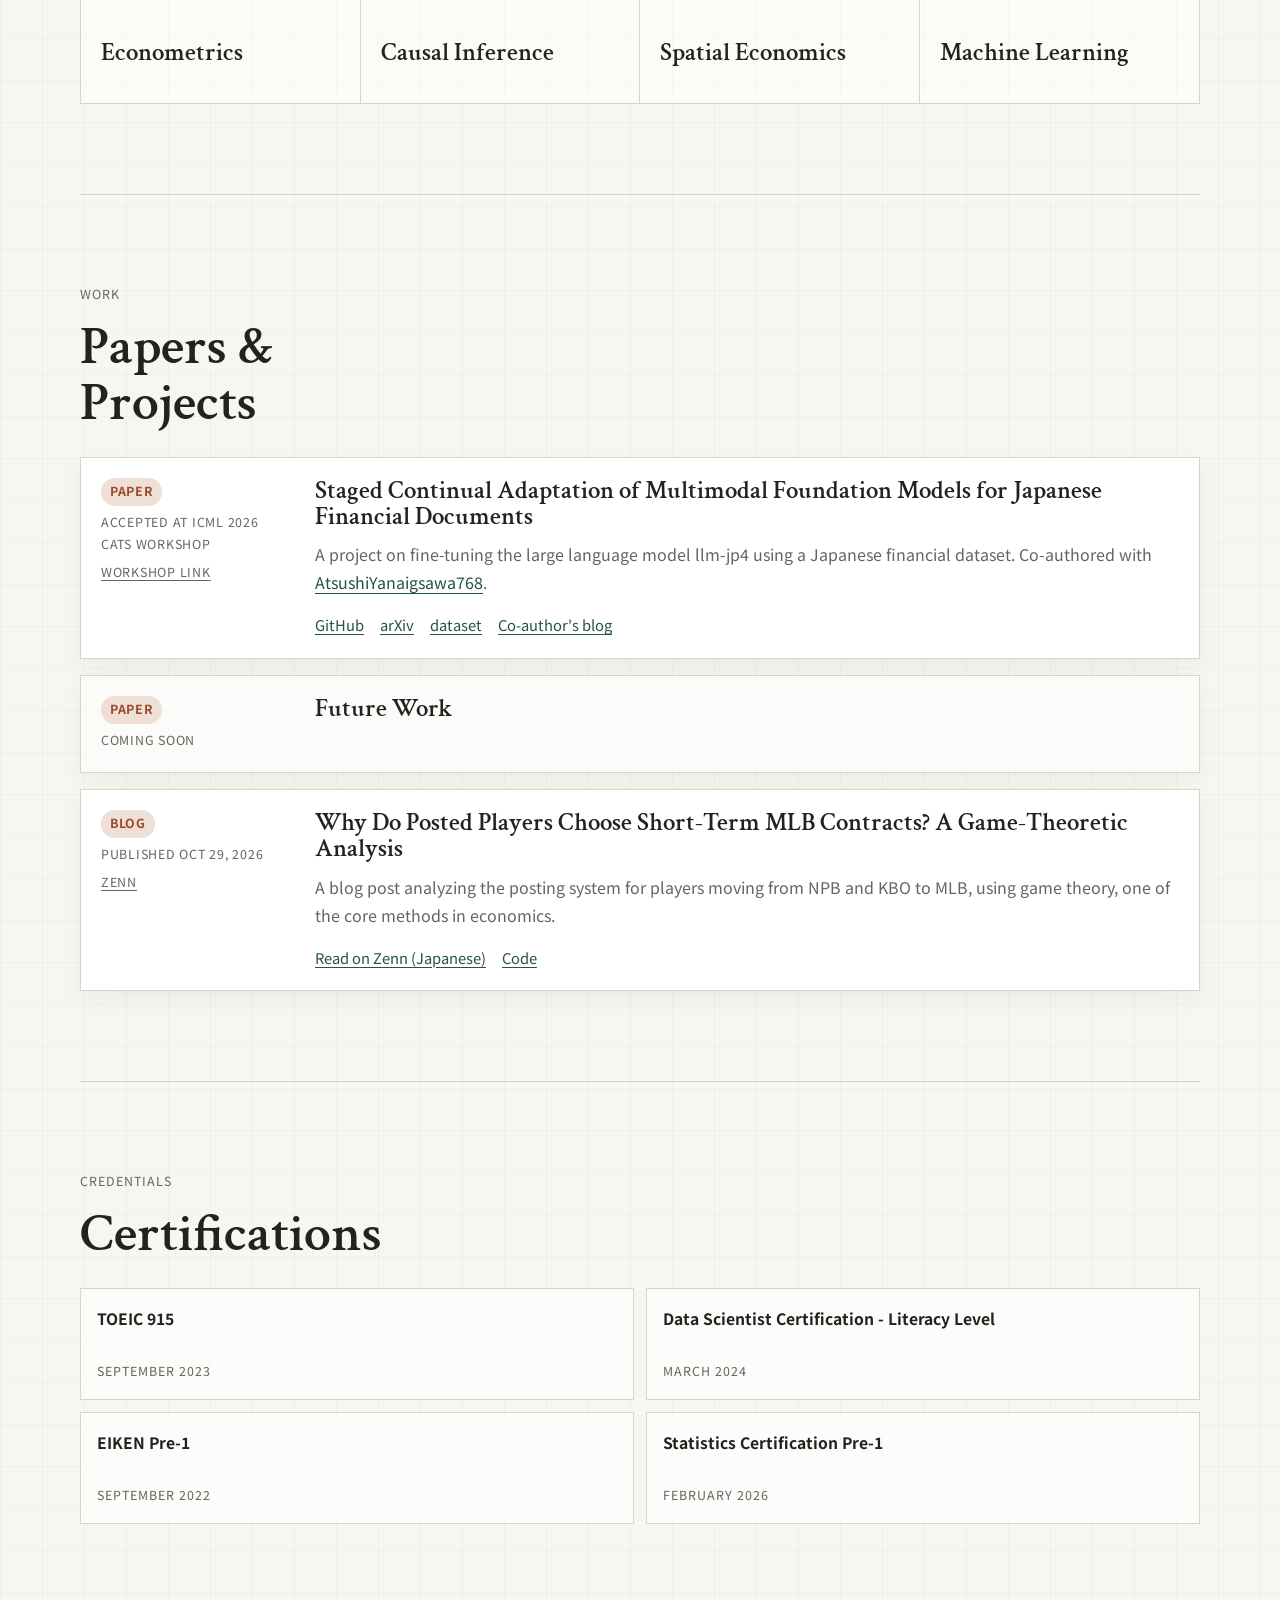
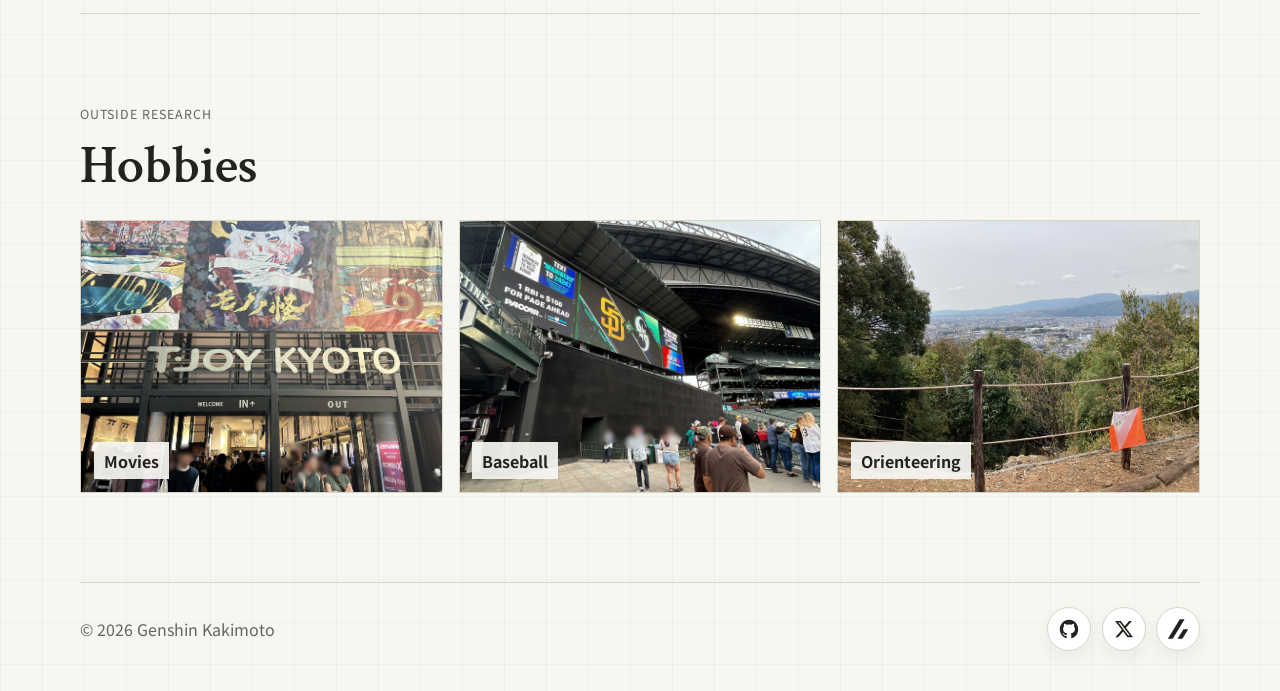
==== commit 01524e91: "Add GitHub code repository link to Zenn blog post" ====
--- a/en/index.html
+++ b/en/index.html
@@ -163,6 +163,7 @@
             </p>
             <div class="inline-links">
               <a href="https://zenn.dev/kakimoto0225/articles/zenn_posting_mlb" target="_blank" rel="noopener noreferrer">Read on Zenn (Japanese)</a>
+              <a href="https://github.com/kakimoto0225/zenn_posting_code" target="_blank" rel="noopener noreferrer">Code</a>
             </div>
           </div>
         </article>
